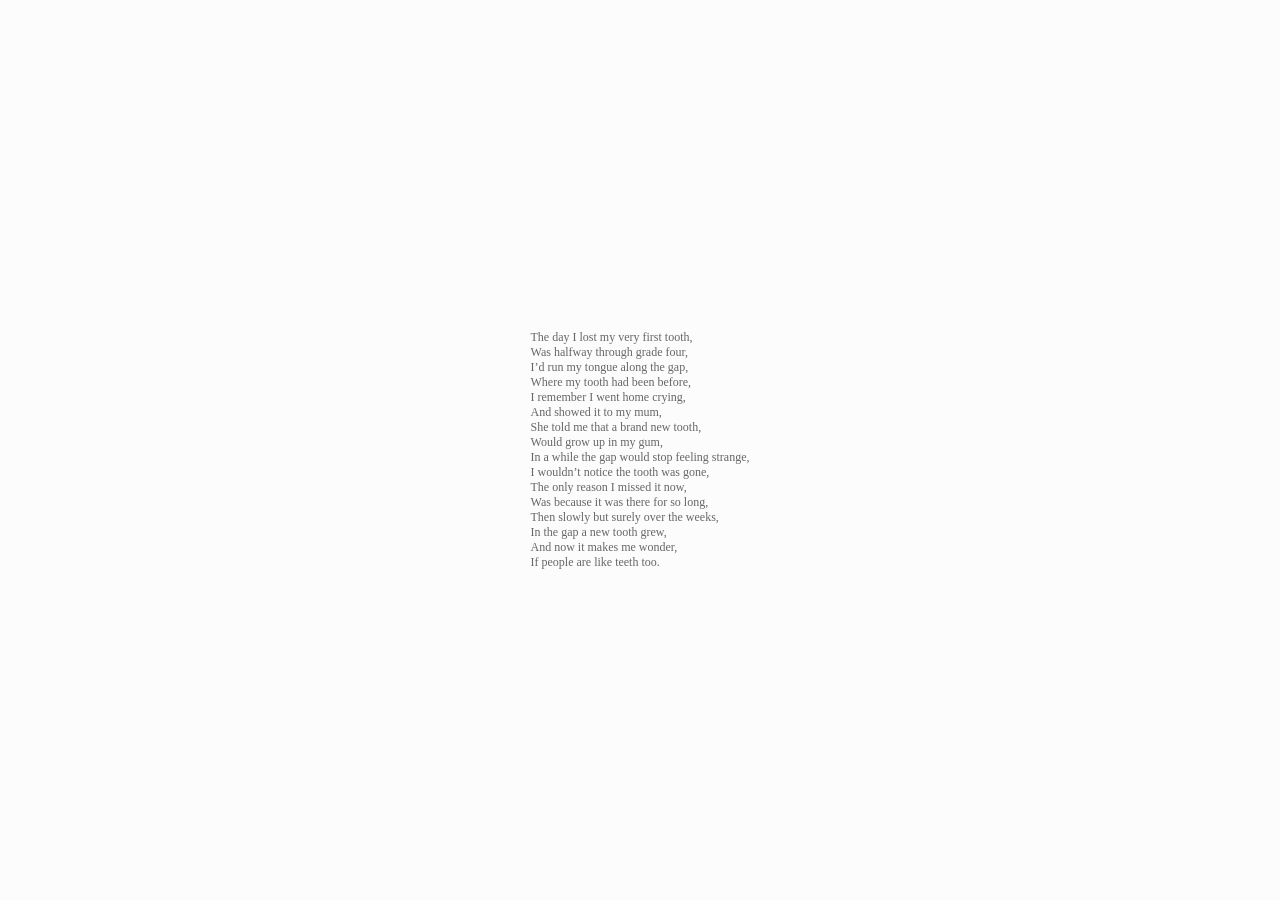
==== index.html @ ab7b8ad0 "bye" ====
<!DOCTYPE html>
<html lang="en">
	<head>
		<meta charset="UTF-8" />
		<meta name="viewport" content="width=device-width, initial-scale=1.0" />
		<title>Document</title>
	</head>
	<body style="margin: 0; padding: 0; background: #fcfcfc">
		<div
			style="
				width: 100vw;
				height: 100vh;
				display: flex;
				align-items: center;
				justify-content: center;
			"
		>
			<div style="font-size: 12px; color: #666">
				The day I lost my very first tooth,<br />
				Was halfway through grade four,<br />
				I’d run my tongue along the gap,<br />
				Where my tooth had been before,<br />
				I remember I went home crying,<br />
				And showed it to my mum,<br />
				She told me that a brand new tooth,<br />
				Would grow up in my gum,<br />
				In a while the gap would stop feeling strange,<br />
				I wouldn’t notice the tooth was gone,<br />
				The only reason I missed it now,<br />
				Was because it was there for so long,<br />
				Then slowly but surely over the weeks,<br />
				In the gap a new tooth grew,<br />
				And now it makes me wonder,<br />
				If people are like teeth too.
			</div>
		</div>
	</body>
</html>
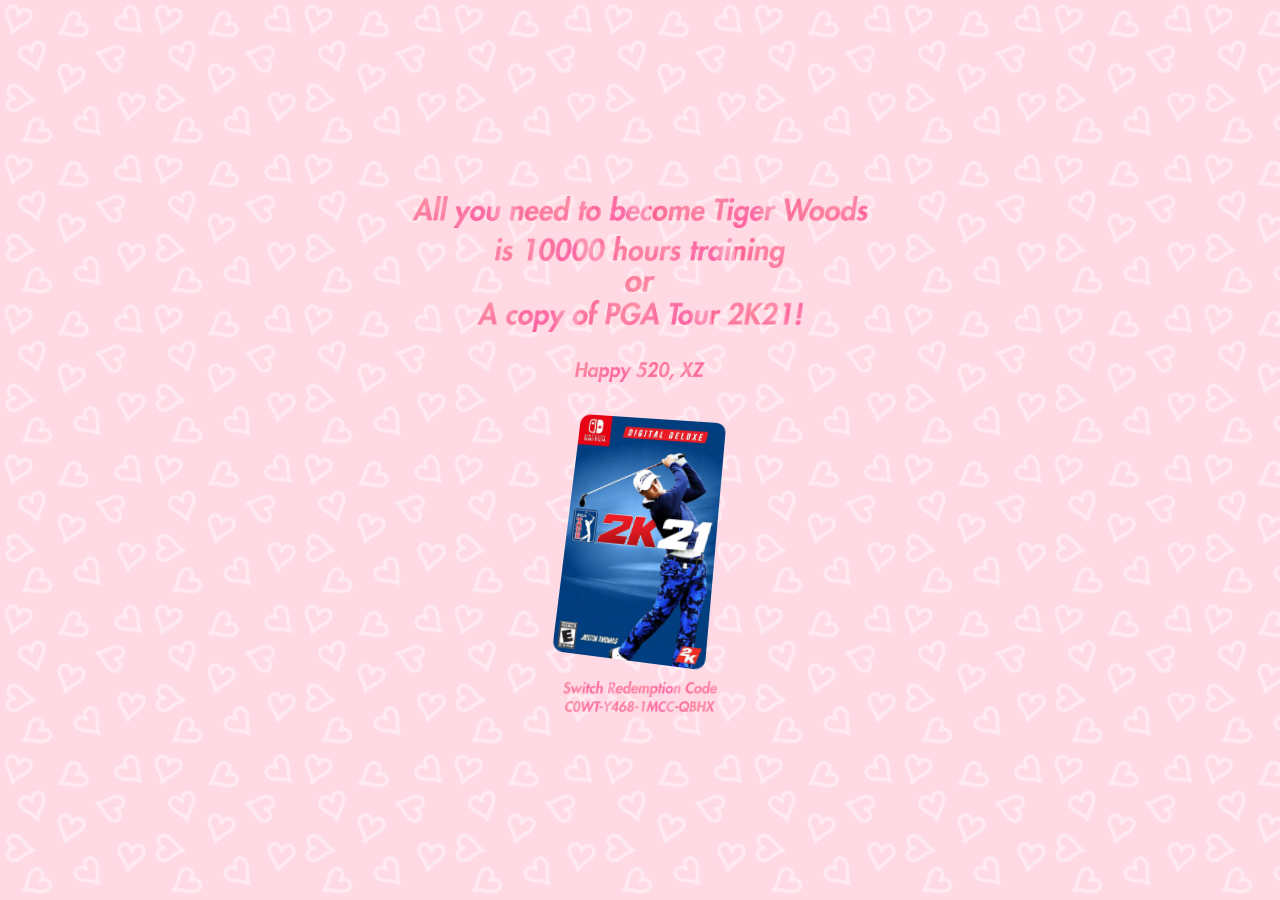
==== commit b7563ebb: "520" ====
--- a/index.html
+++ b/index.html
@@ -3,36 +3,64 @@
 	<head>
 		<meta charset="UTF-8" />
 		<meta name="viewport" content="width=device-width, initial-scale=1.0" />
-		<title>Document</title>
+		<title>i n 55!w !</title>
+		<link
+			rel="apple-touch-icon"
+			sizes="152x152"
+			href="favicon/apple-touch-icon.png"
+		/>
+		<link
+			rel="icon"
+			type="image/png"
+			sizes="32x32"
+			href="favicon/favicon-32x32.png"
+		/>
+		<link
+			rel="icon"
+			type="image/png"
+			sizes="16x16"
+			href="favicon/favicon-16x16.png"
+		/>
+		<link rel="manifest" href="favicon/site.webmanifest" />
+		<link
+			rel="mask-icon"
+			href="favicon/safari-pinned-tab.svg"
+			color="#7593b2"
+		/>
+		<meta name="msapplication-TileColor" content="#da532c" />
+		<meta name="theme-color" content="#ffffff" />
+		<link rel="stylesheet" href="golf.css" />
 	</head>
-	<body style="margin: 0; padding: 0; background: #fcfcfc">
-		<div
-			style="
-				width: 100vw;
-				height: 100vh;
-				display: flex;
-				align-items: center;
-				justify-content: center;
-			"
-		>
-			<div style="font-size: 12px; color: #666">
-				The day I lost my very first tooth,<br />
-				Was halfway through grade four,<br />
-				I’d run my tongue along the gap,<br />
-				Where my tooth had been before,<br />
-				I remember I went home crying,<br />
-				And showed it to my mum,<br />
-				She told me that a brand new tooth,<br />
-				Would grow up in my gum,<br />
-				In a while the gap would stop feeling strange,<br />
-				I wouldn’t notice the tooth was gone,<br />
-				The only reason I missed it now,<br />
-				Was because it was there for so long,<br />
-				Then slowly but surely over the weeks,<br />
-				In the gap a new tooth grew,<br />
-				And now it makes me wonder,<br />
-				If people are like teeth too.
-			</div>
+	<body>
+		<div class="content">
+			<img
+				class="content__title content__title__1"
+				src="520title1.png"
+				alt=""
+			/>
+			<img
+				class="content__title content__title__2"
+				src="520title2.png"
+				alt=""
+			/>
+			<img
+				class="content__title content__title__3"
+				src="520title3.png"
+				alt=""
+			/>
+			<img
+				class="content__title content__title__4"
+				src="520title4.png"
+				alt=""
+			/>
+			<img
+				class="content__title content__title__5"
+				src="520title5.png"
+				alt=""
+			/>
+			<img class="content__card" src="pga.jpg" alt="" />
+			<img class="content__code-title" src="pgacodetitle.png" alt="" />
+			<img class="content__code" src="pgacode.png" alt="" />
 		</div>
 	</body>
 </html>
--- a/golf.css
+++ b/golf.css
@@ -0,0 +1,65 @@
+body {
+	margin: 0;
+	padding: 0;
+	background: #ffd9e4;
+	background-image: url('golfbg.png');
+	background-repeat: repeat;
+	background-size: 150px;
+}
+
+.content {
+	position: absolute;
+	top: 0;
+	left: 0;
+	display: flex;
+	width: 100%;
+	height: 100%;
+	flex-direction: column;
+	align-items: center;
+	justify-content: center;
+}
+
+.content__title {
+	height: 32px;
+	margin-top: 8px;
+}
+
+.content__title__3 {
+	height: 16px;
+}
+
+.content__title__5 {
+	height: 20px;
+	margin-top: 30px;
+}
+
+.content__card {
+	width: 150px;
+	border-radius: 10px;
+	margin-top: 32px;
+	transform: perspective(400px) rotate3d(1, -1, 1, 10deg);
+}
+
+.content__code-title {
+	height: 16px;
+	margin-top: 24px;
+}
+
+.content__code {
+	height: 11px;
+	margin-top: 4px;
+}
+
+@media screen and (max-width: 500px) {
+	.content__title {
+		height: 24px;
+		margin-top: 8px;
+	}
+	.content__title__3 {
+		height: 12px;
+	}
+	.content__title__5 {
+		height: 16px;
+		margin-top: 20px;
+	}
+}
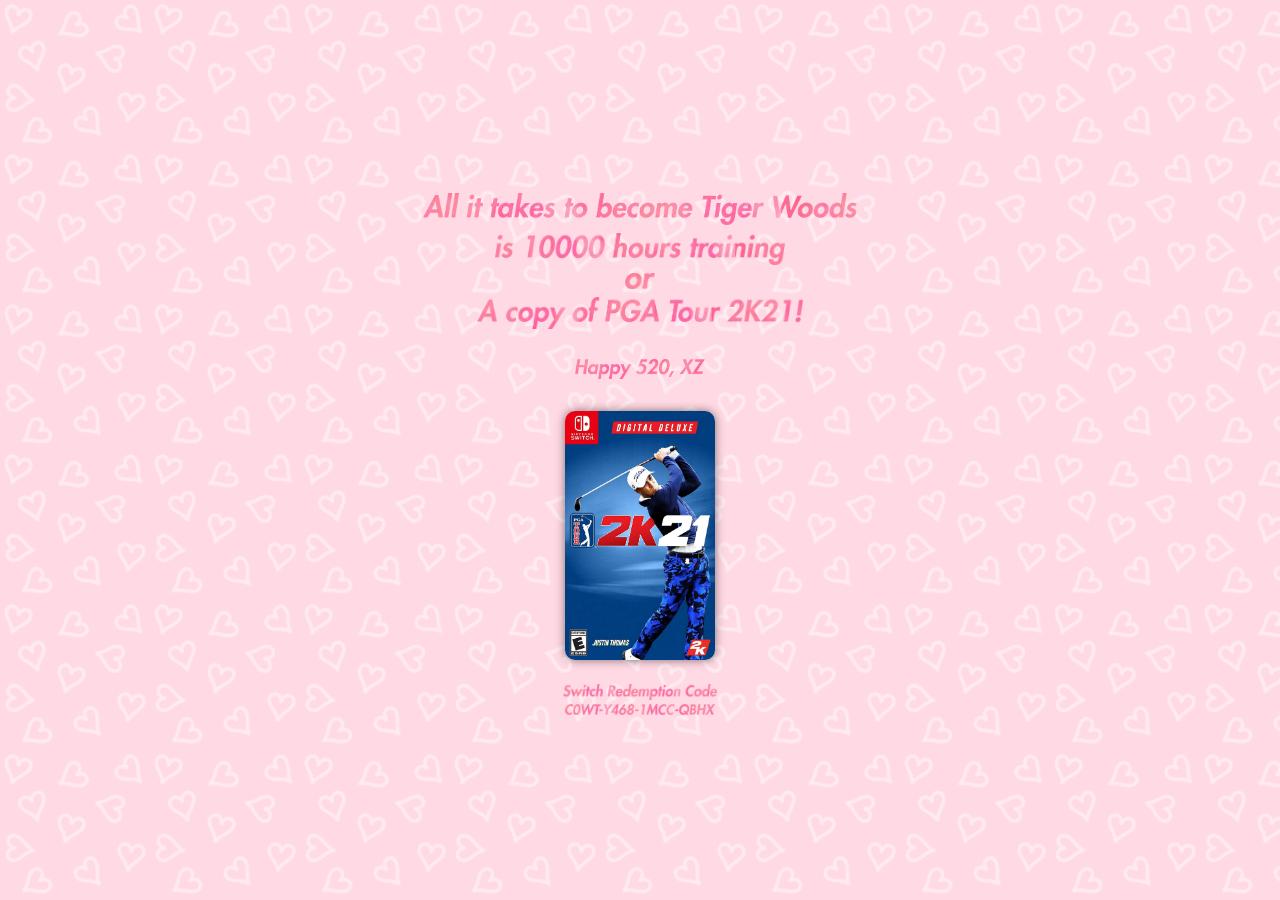
==== commit e21960ae: "Add uber." ====
--- a/index.html
+++ b/index.html
@@ -58,9 +58,19 @@
 				src="520title5.png"
 				alt=""
 			/>
-			<img class="content__card" src="pga.jpg" alt="" />
+			<div class="content__card" onclick="flip(this)">
+				<div class="content__card__inner">
+					<img class="content__card__front" src="pga.jpg" alt="" />
+					<img class="content__card__back" src="enen520.jpg" alt="" />
+				</div>
+			</div>
 			<img class="content__code-title" src="pgacodetitle.png" alt="" />
 			<img class="content__code" src="pgacode.png" alt="" />
 		</div>
+		<script type="text/javascript">
+			var flip = (target) => {
+				target.classList.toggle('content__card--flipped');
+			};
+		</script>
 	</body>
 </html>
--- a/golf.css
+++ b/golf.css
@@ -34,10 +34,50 @@
 }
 
 .content__card {
+	position: relative;
 	width: 150px;
+	margin-top: 32px;
+	perspective: 1000px;
+}
+
+.content__card::before {
+	display: block;
+	content: '';
+	padding-top: 166%;
+}
+
+.content__card__inner {
+	position: absolute;
+	width: 100%;
+	height: 100%;
+	top: 0;
+	left: 0;
+	transition: all 0.5s;
+	transform-style: preserve-3d;
+}
+
+.content__card.content__card--flipped .content__card__inner {
+	transform: rotateY(180deg);
+	width: 200%;
+	height: 200%;
+	left: -50%;
+	top: -50%;
+}
+
+.content__card__front,
+.content__card__back {
+	position: absolute;
+	top: 0;
+	left: 0;
+	width: 100%;
+	height: 100%;
+	backface-visibility: hidden;
 	border-radius: 10px;
-	margin-top: 32px;
-	transform: perspective(400px) rotate3d(1, -1, 1, 10deg);
+	box-shadow: 0 0 10px 0px rgb(0 0 0 / 50%);
+}
+
+.content__card__back {
+	transform: rotateY(180deg);
 }
 
 .content__code-title {
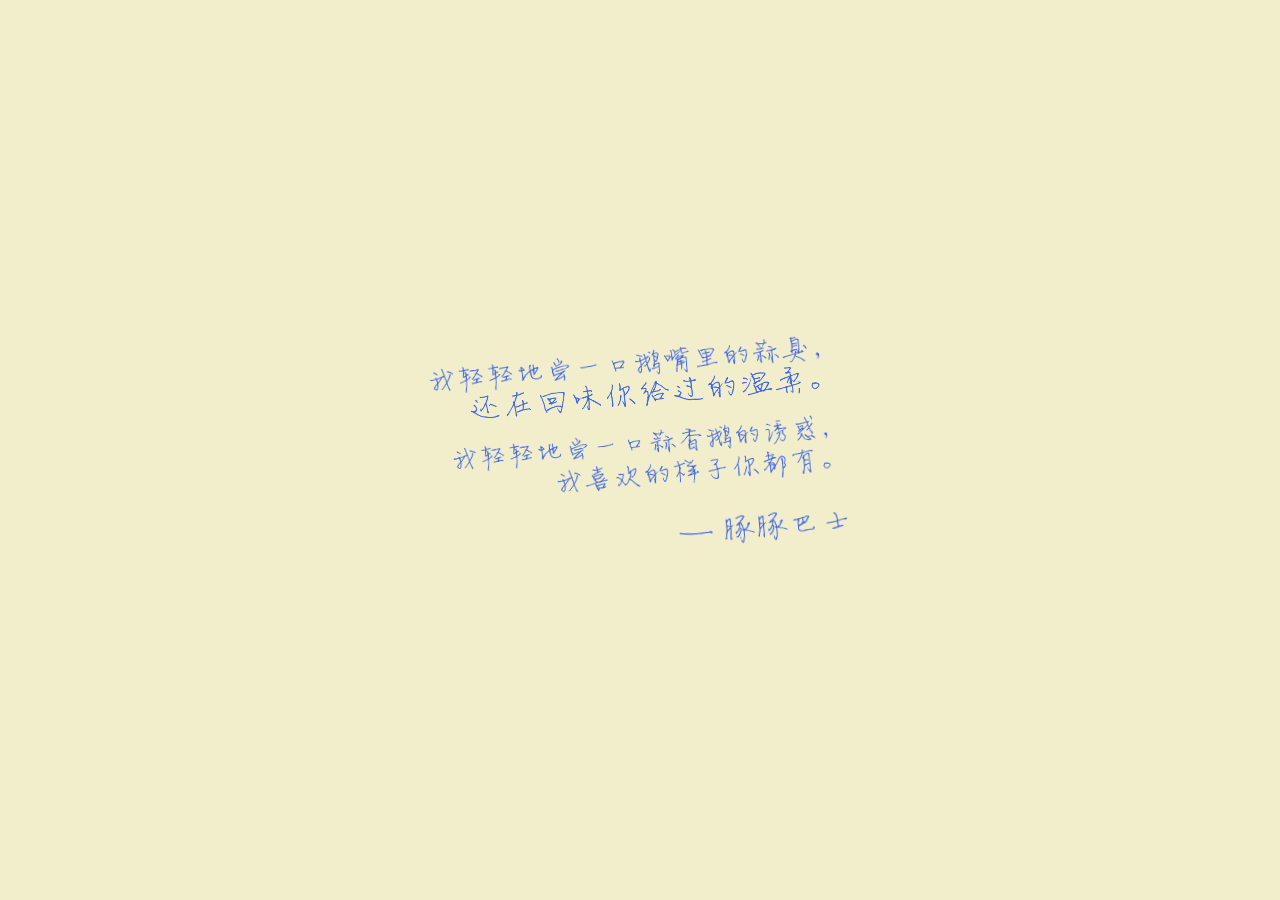
==== commit 0838c63b: "an" ====
--- a/index.html
+++ b/index.html
@@ -29,48 +29,41 @@
 		/>
 		<meta name="msapplication-TileColor" content="#da532c" />
 		<meta name="theme-color" content="#ffffff" />
-		<link rel="stylesheet" href="golf.css" />
+		<link rel="stylesheet" href="an.css" />
 	</head>
 	<body>
 		<div class="content">
-			<img
-				class="content__title content__title__1"
-				src="520title1.png"
-				alt=""
-			/>
-			<img
-				class="content__title content__title__2"
-				src="520title2.png"
-				alt=""
-			/>
-			<img
-				class="content__title content__title__3"
-				src="520title3.png"
-				alt=""
-			/>
-			<img
-				class="content__title content__title__4"
-				src="520title4.png"
-				alt=""
-			/>
-			<img
-				class="content__title content__title__5"
-				src="520title5.png"
-				alt=""
-			/>
-			<div class="content__card" onclick="flip(this)">
-				<div class="content__card__inner">
-					<img class="content__card__front" src="pga.jpg" alt="" />
-					<img class="content__card__back" src="enen520.jpg" alt="" />
-				</div>
+			<div class="content__block">
+				<img
+					class="content__title content__title__1"
+					src="an1.png"
+					alt=""
+				/>
+				<br />
+				<img
+					class="content__title content__title__2"
+					src="an2.png"
+					alt=""
+				/>
+				<br />
+				<img
+					class="content__title content__title__3"
+					src="an3.png"
+					alt=""
+				/>
+				<br />
+				<img
+					class="content__title content__title__4"
+					src="an4.png"
+					alt=""
+				/>
+				<br />
+				<img
+					class="content__title content__title__5"
+					src="an5.png"
+					alt=""
+				/>
 			</div>
-			<img class="content__code-title" src="pgacodetitle.png" alt="" />
-			<img class="content__code" src="pgacode.png" alt="" />
 		</div>
-		<script type="text/javascript">
-			var flip = (target) => {
-				target.classList.toggle('content__card--flipped');
-			};
-		</script>
 	</body>
 </html>
--- a/an.css
+++ b/an.css
@@ -0,0 +1,42 @@
+body {
+	margin: 0;
+	padding: 0;
+	background: #f2eecb;
+}
+
+.content {
+	position: absolute;
+	top: 0;
+	left: 0;
+	display: flex;
+	width: 100%;
+	height: 100%;
+	flex-direction: column;
+	align-items: center;
+	justify-content: center;
+}
+
+.content__block {
+	transform: rotate(-5deg);
+	text-align: right;
+	font-size: 0;
+}
+
+.content__title {
+	display: inline-block;
+	height: 32px;
+}
+
+@media screen and (max-width: 500px) {
+	.content__title {
+		height: 24px;
+	}
+}
+
+.content__title__3 {
+	margin-top: 16px;
+}
+
+.content__title__5 {
+	margin-top: 32px;
+}
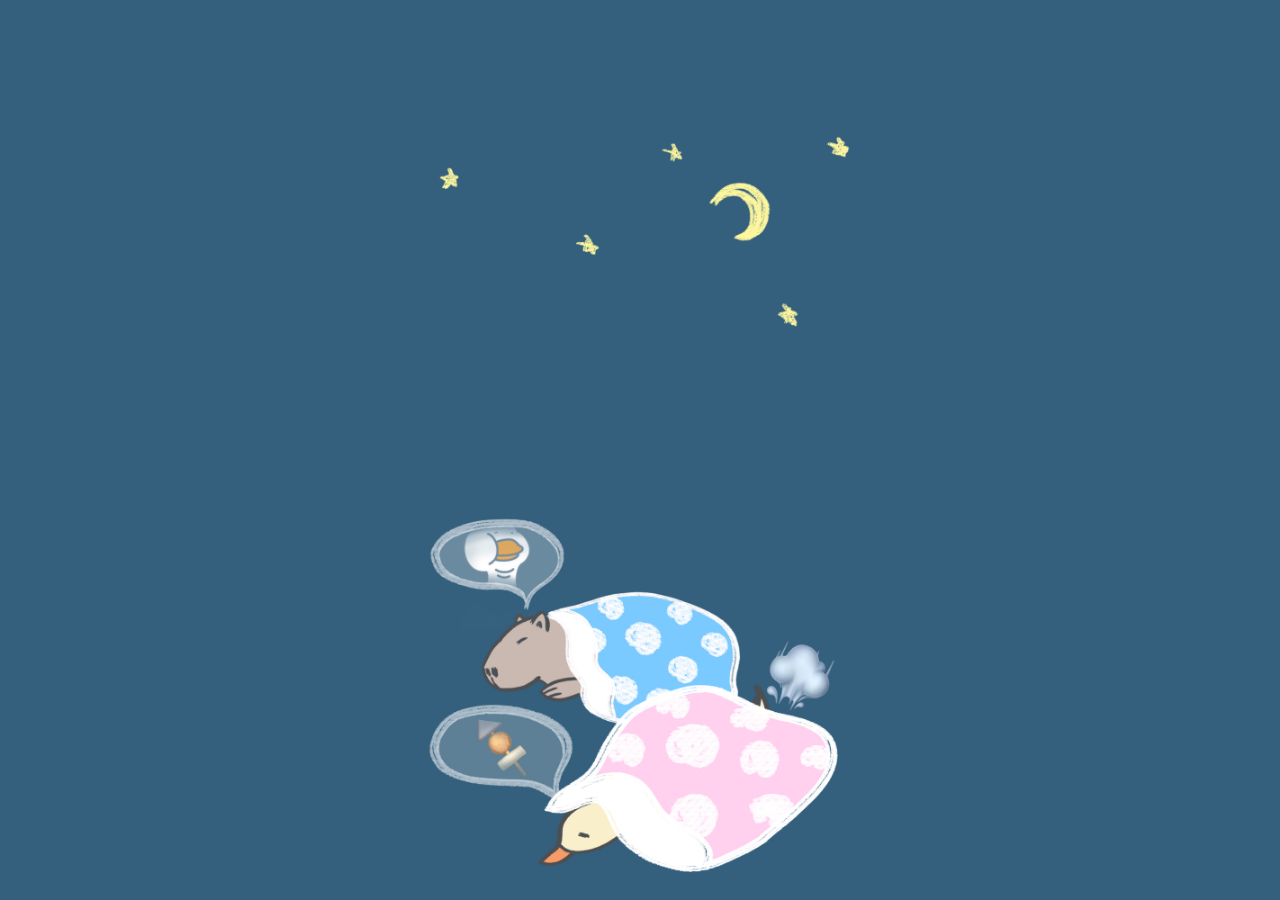
==== commit 2d12c7a4: "sleep" ====
--- a/index.html
+++ b/index.html
@@ -29,41 +29,18 @@
 		/>
 		<meta name="msapplication-TileColor" content="#da532c" />
 		<meta name="theme-color" content="#ffffff" />
-		<link rel="stylesheet" href="an.css" />
+		<link rel="stylesheet" href="sleep.css" />
 	</head>
 	<body>
 		<div class="content">
-			<div class="content__block">
-				<img
-					class="content__title content__title__1"
-					src="an1.png"
-					alt=""
-				/>
-				<br />
-				<img
-					class="content__title content__title__2"
-					src="an2.png"
-					alt=""
-				/>
-				<br />
-				<img
-					class="content__title content__title__3"
-					src="an3.png"
-					alt=""
-				/>
-				<br />
-				<img
-					class="content__title content__title__4"
-					src="an4.png"
-					alt=""
-				/>
-				<br />
-				<img
-					class="content__title content__title__5"
-					src="an5.png"
-					alt=""
-				/>
-			</div>
+			<img
+				class="image1"
+				src="1.jpg"
+			/>
+			<img
+				class="image2"
+				src="2.jpg"
+			/>
 		</div>
 	</body>
 </html>
--- a/sleep.css
+++ b/sleep.css
@@ -0,0 +1,23 @@
+body {
+	margin: 0;
+	padding: 0;
+	font-size: 0;
+	background: rgb(53, 96, 125);
+}
+.image1 {
+	width: 50vh;
+	max-width: 90vw;
+	position: absolute;
+	top: 0;
+	left: 50%;
+	transform: translateX(-50%);
+}
+
+.image2 {
+	width: 50vh;
+	max-width: 90vw;
+	position: absolute;
+	bottom: 0;
+	left: 50%;
+	transform: translateX(-50%);
+}
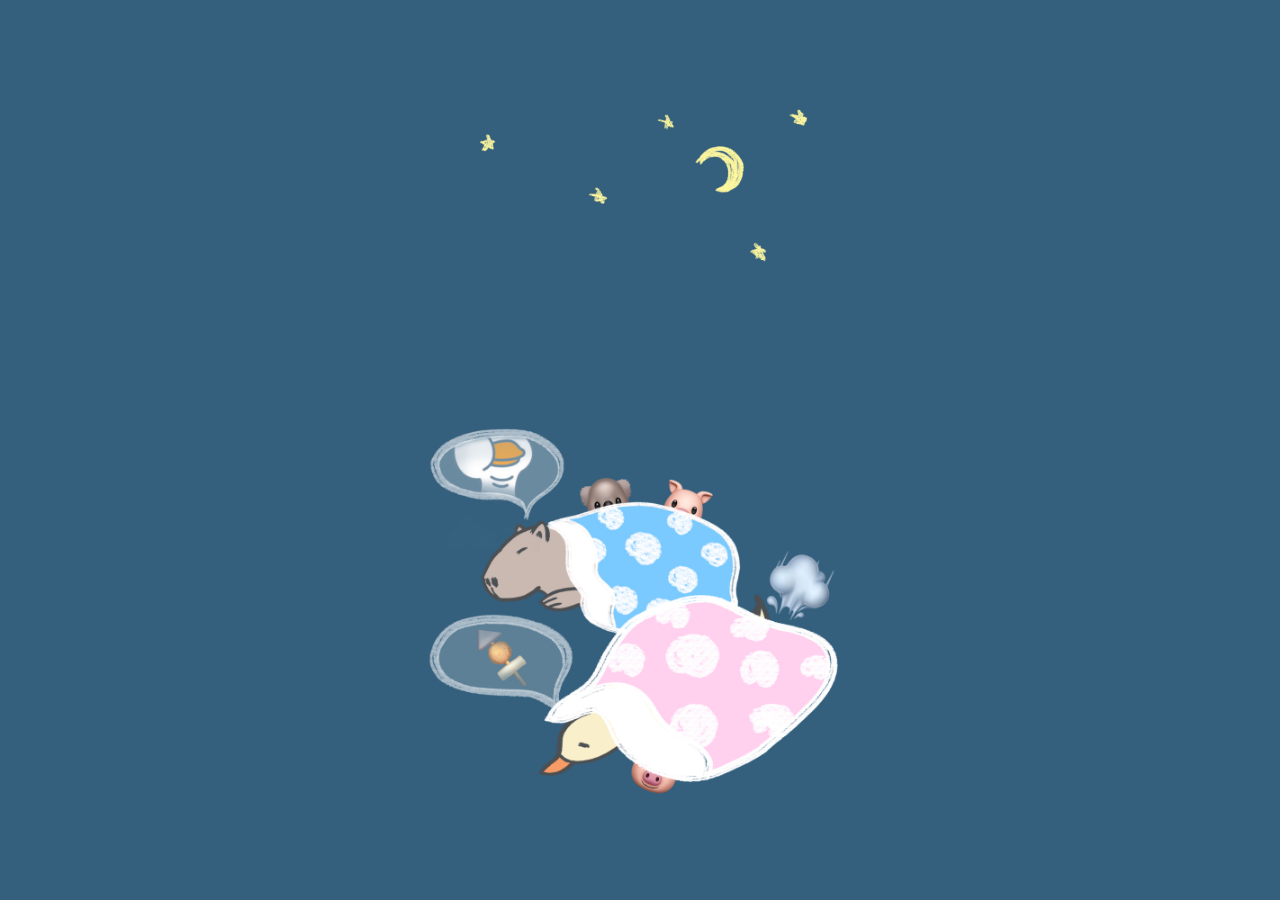
==== commit 3ba5d8cd: "update asset" ====
--- a/index.html
+++ b/index.html
@@ -38,8 +38,8 @@
 				src="1.jpg"
 			/>
 			<img
-				class="image2"
-				src="2.jpg"
+				class="image3"
+				src="3.jpg"
 			/>
 		</div>
 	</body>
--- a/sleep.css
+++ b/sleep.css
@@ -5,7 +5,7 @@
 	background: rgb(53, 96, 125);
 }
 .image1 {
-	width: 50vh;
+	height: 40vh;
 	max-width: 90vw;
 	position: absolute;
 	top: 0;
@@ -13,11 +13,11 @@
 	transform: translateX(-50%);
 }
 
-.image2 {
+.image3 {
 	width: 50vh;
 	max-width: 90vw;
 	position: absolute;
-	bottom: 0;
+	bottom: 10vh;
 	left: 50%;
 	transform: translateX(-50%);
 }
